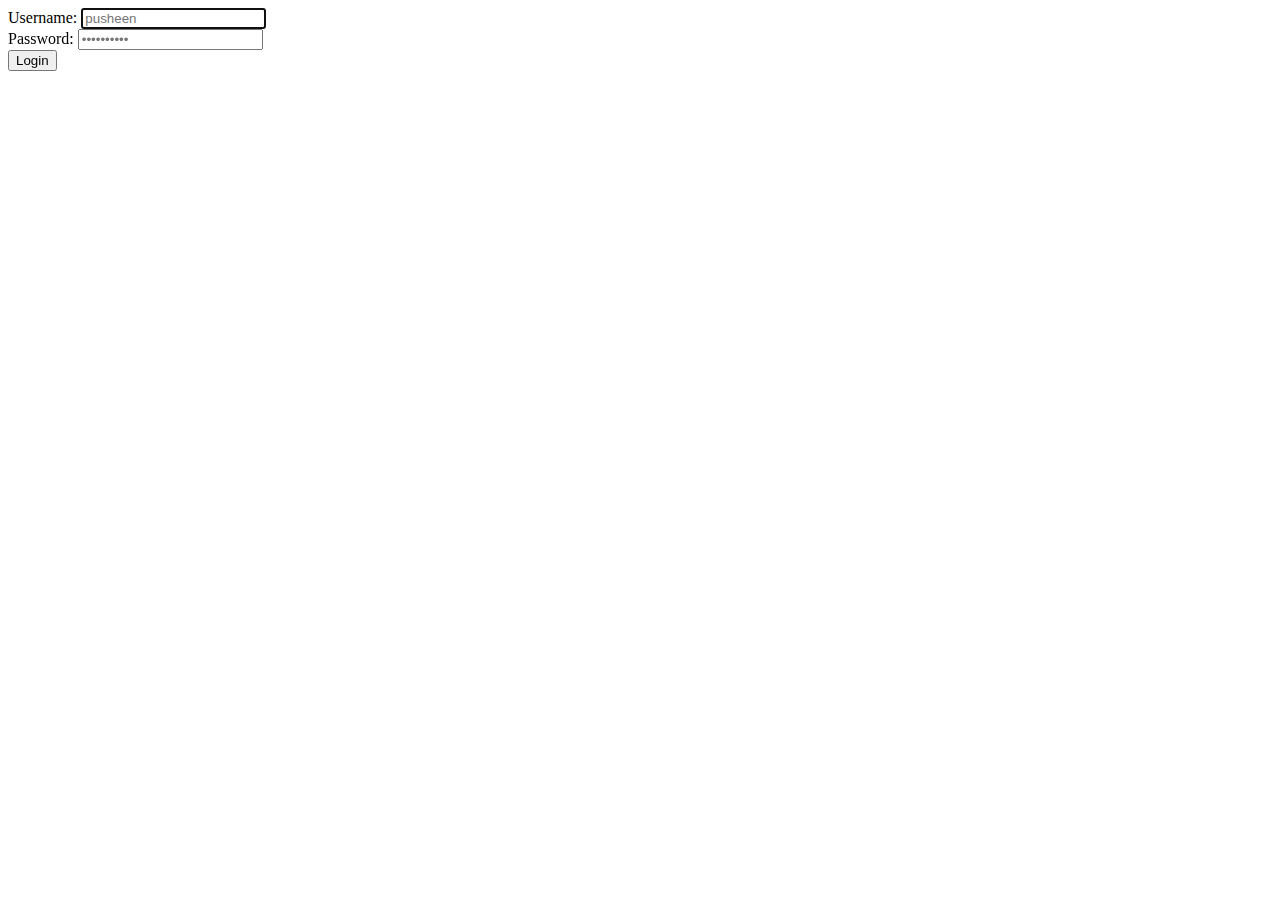
==== login/index.html @ 6fe6b707 "Add index file" ====
<!DOCTYPE html>
<!--
To change this license header, choose License Headers in Project Properties.
To change this template file, choose Tools | Templates
and open the template in the editor.
-->
<html>
    <head>
        <title>Pusheen Library - Login</title>
        <meta charset="UTF-8">
        <meta name="viewport" content="width=device-width, initial-scale=1.0">
        
        <!-- Bootstrap CSS -->
        <link rel="stylesheet" href="https://stackpath.bootstrapcdn.com/bootstrap/4.1.1/css/bootstrap.min.css" integrity="sha384-WskhaSGFgHYWDcbwN70/dfYBj47jz9qbsMId/iRN3ewGhXQFZCSftd1LZCfmhktB" crossorigin="anonymous">
    </head>
    <body>
        <div class="container">
            <form action="" method="post" class="col-sm-6">
                <div class="form-group">
                    <label for="username">Username:</label>
                    <input type="text" name="username" id="username" class="form-control" placeholder="pusheen" required autofocus/>
                </div>
                <div class="form-group">
                    <label for="password">Password:</label>
                    <input type="password" name="password" id="password" class="form-control" placeholder="••••••••••" required/>
                </div>
                <input type="submit" value="Login" class="btn btn-primary"/>
            </form>
        </div>
        <!-- Bootstrap JS -->
        <script src="https://code.jquery.com/jquery-3.3.1.slim.min.js" integrity="sha384-q8i/X+965DzO0rT7abK41JStQIAqVgRVzpbzo5smXKp4YfRvH+8abtTE1Pi6jizo" crossorigin="anonymous"></script>
        <script src="https://cdnjs.cloudflare.com/ajax/libs/popper.js/1.14.3/umd/popper.min.js" integrity="sha384-ZMP7rVo3mIykV+2+9J3UJ46jBk0WLaUAdn689aCwoqbBJiSnjAK/l8WvCWPIPm49" crossorigin="anonymous"></script>
        <script src="https://stackpath.bootstrapcdn.com/bootstrap/4.1.1/js/bootstrap.min.js" integrity="sha384-smHYKdLADwkXOn1EmN1qk/HfnUcbVRZyYmZ4qpPea6sjB/pTJ0euyQp0Mk8ck+5T" crossorigin="anonymous"></script>
    </body>
</html>
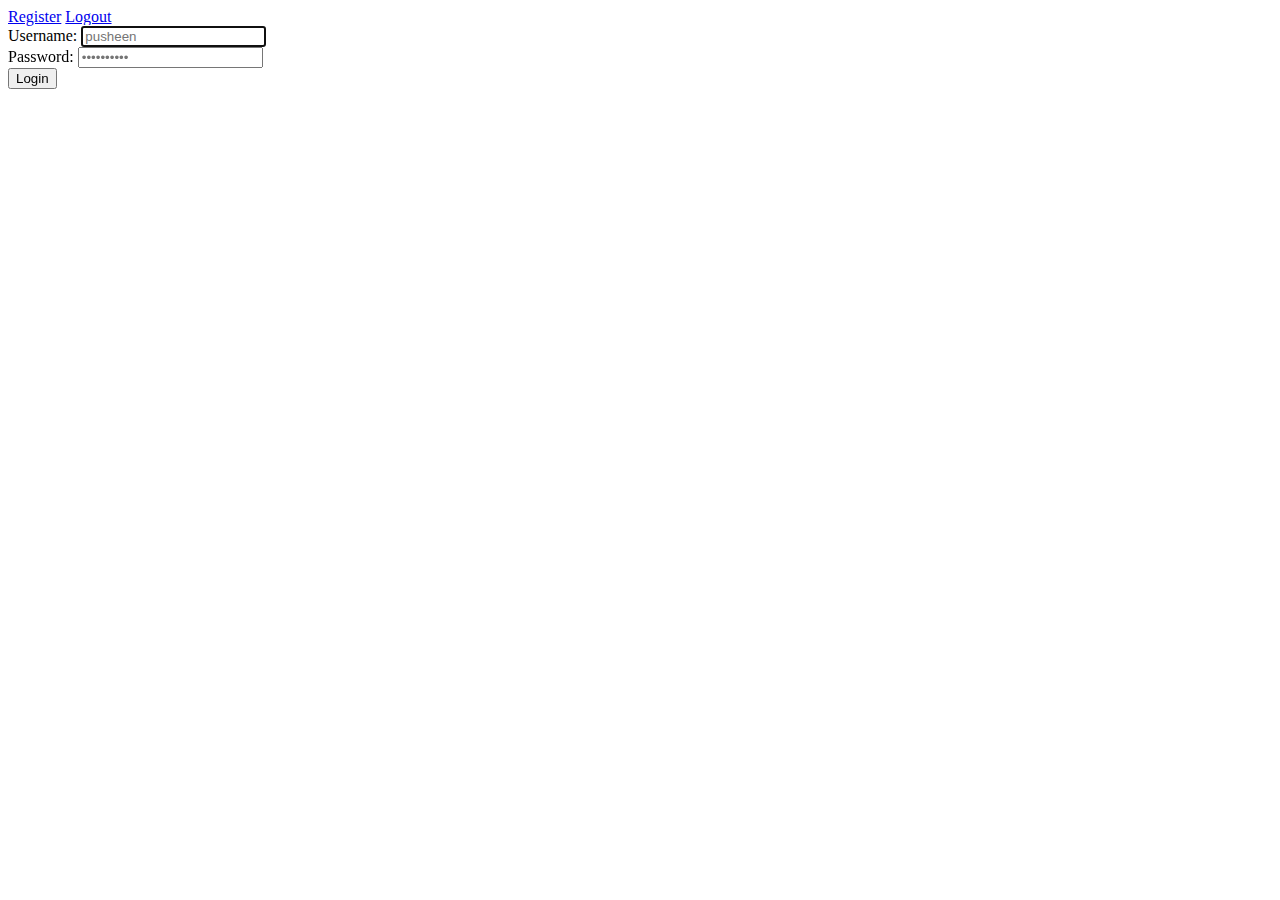
==== commit 3abb5349: "Merge pull request #1 from Pusheenies/page-login" ====
--- a/login/index.html
+++ b/login/index.html
@@ -1,9 +1,4 @@
 <!DOCTYPE html>
-<!--
-To change this license header, choose License Headers in Project Properties.
-To change this template file, choose Tools | Templates
-and open the template in the editor.
--->
 <html>
     <head>
         <title>Pusheen Library - Login</title>
@@ -14,22 +9,36 @@
         <link rel="stylesheet" href="https://stackpath.bootstrapcdn.com/bootstrap/4.1.1/css/bootstrap.min.css" integrity="sha384-WskhaSGFgHYWDcbwN70/dfYBj47jz9qbsMId/iRN3ewGhXQFZCSftd1LZCfmhktB" crossorigin="anonymous">
     </head>
     <body>
+        <nav class="navbar navbar-expand navbar-light session-nav justify-content-start">
+            <div class="navbar-nav">
+                <!-- TODO: amend URLs to go to register or logout -->
+                <a class="nav-item nav-link" href="#">Register</a>
+                <a class="nav-item nav-link" href="../logout/logout.php">Logout</a>
+            </div>
+        </nav>
+        
         <div class="container">
-            <form action="" method="post" class="col-sm-6">
-                <div class="form-group">
-                    <label for="username">Username:</label>
-                    <input type="text" name="username" id="username" class="form-control" placeholder="pusheen" required autofocus/>
-                </div>
-                <div class="form-group">
-                    <label for="password">Password:</label>
-                    <input type="password" name="password" id="password" class="form-control" placeholder="••••••••••" required/>
-                </div>
-                <input type="submit" value="Login" class="btn btn-primary"/>
-            </form>
+            <div class="row">
+                <form id="login" method="post" class="col-sm-6">
+                    <div class="form-group">
+                        <label for="username">Username:</label>
+                        <input type="text" name="username" id="username" class="form-control" placeholder="pusheen" required autofocus/>
+                    </div>
+                    <div class="form-group">
+                        <label for="password">Password:</label>
+                        <input type="password" name="password" id="password" class="form-control" placeholder="••••••••••" required/>
+                    </div>
+                    <input type="submit" value="Login" class="btn btn-primary"/>
+                </form>
+            </div>
+            <div class="row">
+                <div id="error-msg" class="col-sm-6"><!-- Error message for unsuccessful login --></div>
+            </div>
         </div>
         <!-- Bootstrap JS -->
-        <script src="https://code.jquery.com/jquery-3.3.1.slim.min.js" integrity="sha384-q8i/X+965DzO0rT7abK41JStQIAqVgRVzpbzo5smXKp4YfRvH+8abtTE1Pi6jizo" crossorigin="anonymous"></script>
+        <script src="https://code.jquery.com/jquery-3.3.1.min.js" integrity="sha256-FgpCb/KJQlLNfOu91ta32o/NMZxltwRo8QtmkMRdAu8=" crossorigin="anonymous"></script>
         <script src="https://cdnjs.cloudflare.com/ajax/libs/popper.js/1.14.3/umd/popper.min.js" integrity="sha384-ZMP7rVo3mIykV+2+9J3UJ46jBk0WLaUAdn689aCwoqbBJiSnjAK/l8WvCWPIPm49" crossorigin="anonymous"></script>
         <script src="https://stackpath.bootstrapcdn.com/bootstrap/4.1.1/js/bootstrap.min.js" integrity="sha384-smHYKdLADwkXOn1EmN1qk/HfnUcbVRZyYmZ4qpPea6sjB/pTJ0euyQp0Mk8ck+5T" crossorigin="anonymous"></script>
+        <script src="ajax.js"></script>
     </body>
 </html>
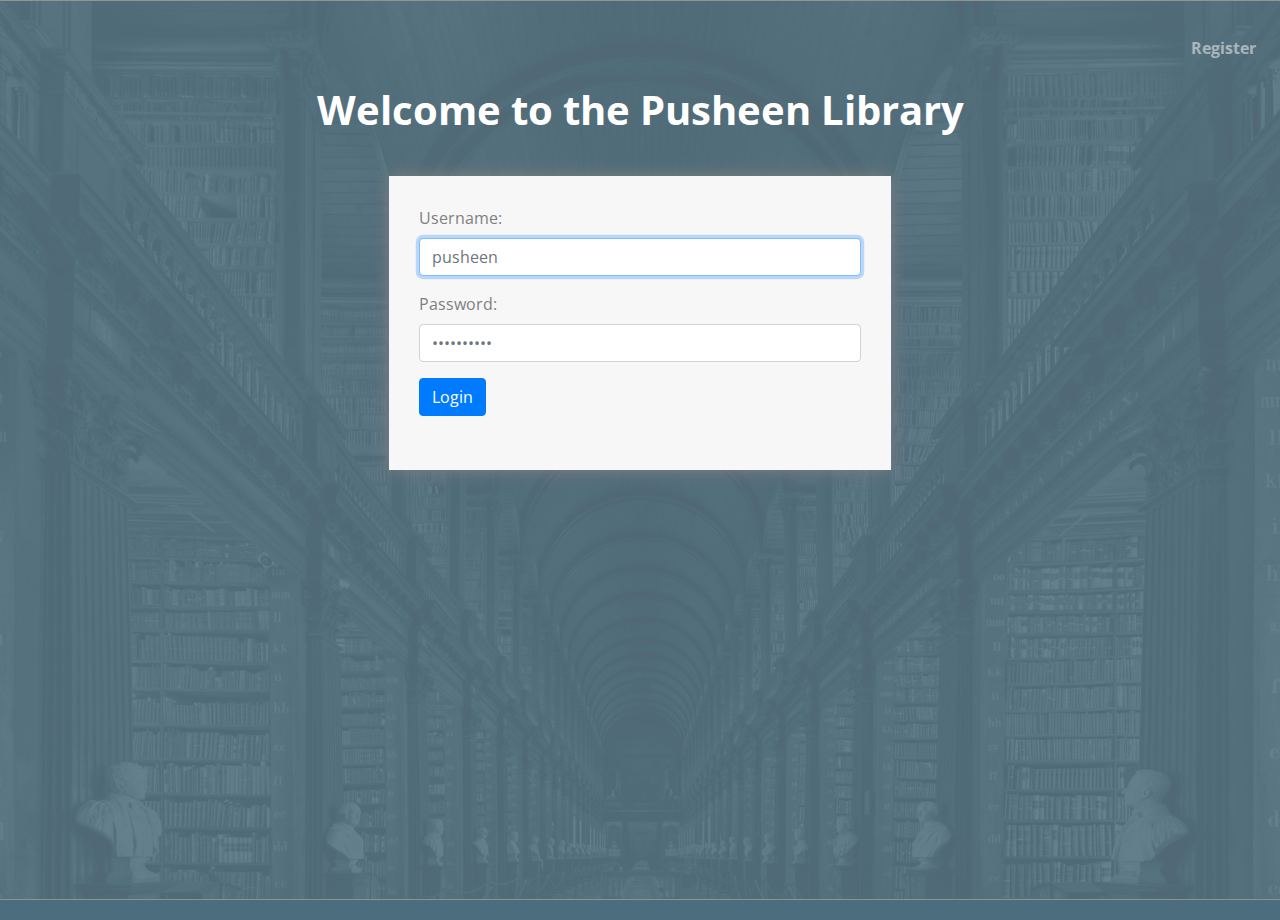
==== commit 3b56673c: "Tie login, profile and book search together" ====
--- a/login/index.html
+++ b/login/index.html
@@ -3,36 +3,44 @@
     <head>
         <title>Pusheen Library - Login</title>
         <meta charset="UTF-8">
-        <meta name="viewport" content="width=device-width, initial-scale=1.0">
+        <!--Bootstrap-->
+        <link rel="stylesheet" href="https://maxcdn.bootstrapcdn.com/bootstrap/4.0.0/css/bootstrap.min.css" integrity="sha384-Gn5384xqQ1aoWXA+058RXPxPg6fy4IWvTNh0E263XmFcJlSAwiGgFAW/dAiS6JXm" crossorigin="anonymous">
+        <!--StyleSheets-->
+        <link rel="stylesheet" type="text/css" href="../_css/style.css" />
+        <!--Fonts-->
+        <link rel="stylesheet" type="text/css" href="../_css/ss-pika.css" />
+        <link href="https://fonts.googleapis.com/css?family=Open+Sans" rel="stylesheet">
+        <link href="styles.css" rel="stylesheet" type="text/css"/>
         
-        <!-- Bootstrap CSS -->
-        <link rel="stylesheet" href="https://stackpath.bootstrapcdn.com/bootstrap/4.1.1/css/bootstrap.min.css" integrity="sha384-WskhaSGFgHYWDcbwN70/dfYBj47jz9qbsMId/iRN3ewGhXQFZCSftd1LZCfmhktB" crossorigin="anonymous">
     </head>
     <body>
-        <nav class="navbar navbar-expand navbar-light session-nav justify-content-start">
-            <div class="navbar-nav">
-                <!-- TODO: amend URLs to go to register or logout -->
-                <a class="nav-item nav-link" href="#">Register</a>
-                <a class="nav-item nav-link" href="../logout/logout.php">Logout</a>
-            </div>
+        <nav class="navbar navbar-expand navbar-dark">
+            <!--TODO: amend URLs to go to register--> 
+            <ul class="navbar-nav ml-auto">
+                <li class="nav-item">
+                    <a class="nav-link" href="#">Register</a>
+                </li>
+            </ul>
         </nav>
         
         <div class="container">
-            <div class="row">
-                <form id="login" method="post" class="col-sm-6">
-                    <div class="form-group">
-                        <label for="username">Username:</label>
-                        <input type="text" name="username" id="username" class="form-control" placeholder="pusheen" required autofocus/>
-                    </div>
-                    <div class="form-group">
-                        <label for="password">Password:</label>
-                        <input type="password" name="password" id="password" class="form-control" placeholder="••••••••••" required/>
-                    </div>
-                    <input type="submit" value="Login" class="btn btn-primary"/>
-                </form>
-            </div>
-            <div class="row">
-                <div id="error-msg" class="col-sm-6"><!-- Error message for unsuccessful login --></div>
+            <h1>Welcome to the Pusheen Library</h1>
+            
+            <div id="unique-section" class="row">
+                <div class="section">
+                    <form id="login" method="post">
+                        <div class="form-group">
+                            <label for="username">Username:</label>
+                            <input type="text" name="username" id="username" class="form-control" placeholder="pusheen" required autofocus/>
+                        </div>
+                        <div class="form-group">
+                            <label for="password">Password:</label>
+                            <input type="password" name="password" id="password" class="form-control" placeholder="••••••••••" required/>
+                        </div>
+                        <input type="submit" value="Login" class="btn btn-primary"/>
+                    </form>
+                    <div id="error-msg" class="mt-4"><!-- Error message for unsuccessful login --></div>
+                </div>
             </div>
         </div>
         <!-- Bootstrap JS -->
--- a/_css/style.css
+++ b/_css/style.css
@@ -0,0 +1,127 @@
+
+body, html, ul, li {
+    padding: 0;
+    height: 100%;
+    margin: 0;
+    color: grey;
+}
+
+body {
+    margin-top: 20px;
+    background: url(../_img/bg.png) top center no-repeat;
+    background-size:  cover;
+    background-attachment: fixed;
+    background-color: #4C6D7D;
+}
+
+/*Fonts*/
+
+body { font-family: 'Open Sans', sans-serif; }
+.rating, .icon { font-family: "SSPika"; }
+
+.review, .right a { font-size: 12px; line-height: 1; }
+
+h1 { text-align: center; font-weight: bold; }
+
+    /*colours*/
+h1 { color: white; }
+.rating { color: gainsboro; }
+a, a:hover, a:visited { color: #698A99; font-weight: bold; text-decoration: none;}
+.icon { color: white; background-color: #A0B5C0; }
+
+h2 { margin-bottom: 20px; }
+
+#container {
+    width: 80%;
+    margin: 0 auto;
+    height: 100%;
+    padding-top: 10px;
+}
+
+.section {
+    background-color: #F7F7F7;
+    box-shadow: 0 0 15px gray;
+    margin: 3%;
+    width: 44%;
+    float: left;
+    padding: 30px;
+    clear: cle
+}
+
+/*Book Reviews*/
+
+.bookReview { margin-bottom: 40px; position: relative; z-index : 1; }
+.bookReview:before {
+  content : "";
+  position: absolute;
+  left    : 25%;
+  bottom  : -20px;
+  height  : 1px;
+  width   : 50%;
+  border-bottom:1px solid gainsboro;
+}
+
+.bookReview img { width: 40%; height: auto; }
+.right { width: 50%; }
+
+/* For devices larger than 1200px */
+@media (min-width:1200px) {
+    .bookReview img { width: 30%; }
+    .right { width: 60%; }
+}
+
+li {
+    list-style-type: none;
+    margin-bottom: 10px;
+}
+
+#user .button {
+    margin-top: 20px;
+}
+ 
+.icon {
+    padding: 10px 13px;
+    display: inline-block;
+    margin-right: 10px;
+}
+
+/*Borrows*/
+
+#borrows ul li img { width: 25%; margin: 20px 4.1%; float: left; }
+
+/*Buttons*/
+
+.button {
+    display: block;
+    width: 70%;
+    padding: 10px 30px;
+    margin: 0 auto;
+    text-align: center;
+    background-color: #BFD0D8;
+    -webkit-border-radius: 30px;
+    -moz-border-radius: 30px;
+    border-radius: 30px;
+}
+
+/* MOBILE STYLING For devices smaller than 840px */
+
+@media (min-width:840px) {
+
+#container { min-width: 850px; }
+
+}
+
+@media (max-width:840px) {
+#container { width: 100%; }
+.section { width: 80%; margin: 10%; }
+
+}
+
+@media (min-width:440px) {
+.right { float: right; }
+}
+
+@media (max-width:440px) {
+.bookReview img { margin-left: 30%; }
+.right { margin-top: 20px; width: 100%; }
+}
--- a/_css/ss-pika.css
+++ b/_css/ss-pika.css
@@ -0,0 +1,50 @@
+@charset "UTF-8";
+
+/*
+* Symbolset
+* www.symbolset.com
+* Copyright © 2012 Oak Studios LLC
+*
+* Upload this file to your web server
+* and place this within your <head> tags.
+* <link href="webfonts/ss-pika.css" rel="stylesheet" />
+*/
+
+@font-face {
+  font-family: "SSPika";
+  src: url('ss-pika.eot');
+  src: url('ss-pika.eot?#iefix') format('embedded-opentype'),
+       url('ss-pika.woff') format('woff'),
+       url('ss-pika.ttf')  format('truetype'),
+       url('ss-pika.svg#SSPika') format('svg');
+  font-weight: normal;
+  font-style: normal;
+}
+
+/* This triggers a redraw in IE to Fix IE8's :before content rendering. */
+html:hover [class^="ss-"]{-ms-zoom: 1;}
+
+.ss-icon, .ss-icon.ss-pika,
+[class^="ss-"]:before, [class*=" ss-"]:before,
+[class^="ss-"].ss-pika:before, [class*=" ss-"].ss-pika:before,
+[class^="ss-"].right:after, [class*=" ss-"].right:after,
+[class^="ss-"].ss-pika.right:after, [class*=" ss-"].ss-pika.right:after {
+  font-family: "SSPika";
+  font-style: normal;
+  font-weight: normal;
+  text-decoration: none;
+  text-rendering: optimizeLegibility;
+  white-space: nowrap;
+  /*-webkit-font-feature-settings: "liga"; Currently broken in Chrome >= v22. Falls back to text-rendering. Safari is unaffected. */
+  -moz-font-feature-settings: "liga=1";
+  -moz-font-feature-settings: "liga";
+  -ms-font-feature-settings: "liga" 1;
+  -o-font-feature-settings: "liga";
+  font-feature-settings: "liga";
+  -webkit-font-smoothing: antialiased;
+}
+
+[class^="ss-"].right:before,
+[class*=" ss-"].right:before{display:none;content:'';}
+
+.ss-cursor:before,.ss-cursor.right:after{content:''}.ss-crosshair:before,.ss-crosshair.right:after{content:'⌖'}.ss-search:before,.ss-search.right:after{content:'🔎'}.ss-zoomin:before,.ss-zoomin.right:after{content:''}.ss-zoomout:before,.ss-zoomout.right:after{content:''}.ss-screenshot:before,.ss-screenshot.right:after{content:''}.ss-binoculars:before,.ss-binoculars.right:after{content:''}.ss-view:before,.ss-view.right:after{content:'👀'}.ss-attach:before,.ss-attach.right:after{content:'📎'}.ss-link:before,.ss-link.right:after{content:'🔗'}.ss-move:before,.ss-move.right:after{content:''}.ss-write:before,.ss-write.right:after{content:'✎'}.ss-writingdisabled:before,.ss-writingdisabled.right:after{content:''}.ss-erase:before,.ss-erase.right:after{content:'✐'}.ss-compose:before,.ss-compose.right:after{content:'📝'}.ss-draw:before,.ss-draw.right:after{content:'✏'}.ss-lock:before,.ss-lock.right:after{content:'🔒'}.ss-unlock:before,.ss-unlock.right:after{content:'🔓'}.ss-key:before,.ss-key.right:after{content:'🔑'}.ss-backspace:before,.ss-backspace.right:after{content:'⌫'}.ss-ban:before,.ss-ban.right:after{content:'🚫'}.ss-nosmoking:before,.ss-nosmoking.right:after{content:'🚭'}.ss-trash:before,.ss-trash.right:after{content:''}.ss-target:before,.ss-target.right:after{content:'◎'}.ss-new:before,.ss-new.right:after{content:'🆕'}.ss-tag:before,.ss-tag.right:after{content:''}.ss-pricetag:before,.ss-pricetag.right:after{content:''}.ss-flowertag:before,.ss-flowertag.right:after{content:''}.ss-bookmark:before,.ss-bookmark.right:after{content:'🔖'}.ss-flag:before,.ss-flag.right:after{content:'⚑'}.ss-like:before,.ss-like.right:after{content:'👍'}.ss-dislike:before,.ss-dislike.right:after{content:'👎'}.ss-heart:before,.ss-heart.right:after{content:'♥'}.ss-halfheart:before,.ss-halfheart.right:after{content:''}.ss-emptyheart:before,.ss-emptyheart.right:after{content:'♡'}.ss-star:before,.ss-star.right:after{content:'⋆'}.ss-halfstar:before,.ss-halfstar.right:after{content:''}.ss-medal:before,.ss-medal.right:after{content:''}.ss-ribbon:before,.ss-ribbon.right:after{content:'🎀'}.ss-bullseye:before,.ss-bullseye.right:after{content:'🎯'}.ss-sample:before,.ss-sample.right:after{content:''}.ss-crop:before,.ss-crop.right:after{content:''}.ss-layers:before,.ss-layers.right:after{content:''}.ss-gridlines:before,.ss-gridlines.right:after{content:''}.ss-pen:before,.ss-pen.right:after{content:'✒'}.ss-feather:before,.ss-feather.right:after{content:''}.ss-rubbereraser:before,.ss-rubbereraser.right:after{content:''}.ss-paintroller:before,.ss-paintroller.right:after{content:''}.ss-rubberstamp:before,.ss-rubberstamp.right:after{content:''}.ss-checkclipboard:before,.ss-checkclipboard.right:after{content:''}.ss-linechartclipboard:before,.ss-linechartclipboard.right:after{content:''}.ss-clockwise:before,.ss-clockwise.right:after{content:'⥁'}.ss-phone:before,.ss-phone.right:after{content:'📞'}.ss-phonedisabled:before,.ss-phonedisabled.right:after{content:''}.ss-headset:before,.ss-headset.right:after{content:''}.ss-megaphone:before,.ss-megaphone.right:after{content:'📢'}.ss-rss:before,.ss-rss.right:after{content:''}.ss-facetime:before,.ss-facetime.right:after{content:''}.ss-reply:before,.ss-reply.right:after{content:'↩'}.ss-send:before,.ss-send.right:after{content:''}.ss-mail:before,.ss-mail.right:after{content:'✉'}.ss-inbox:before,.ss-inbox.right:after{content:'📥'}.ss-outbox:before,.ss-outbox.right:after{content:'📤'}.ss-wifimail:before,.ss-wifimail.right:after{content:''}.ss-chat:before,.ss-chat.right:after{content:'💬'}.ss-user:before,.ss-user.right:after{content:'👤'}.ss-femaleuser:before,.ss-femaleuser.right:after{content:'👧'}.ss-users:before,.ss-users.right:after{content:'👥'}.ss-usergroup:before,.ss-usergroup.right:after{content:''}.ss-adduser:before,.ss-adduser.right:after{content:''}.ss-removeuser:before,.ss-removeuser.right:after{content:''}.ss-deleteuser:before,.ss-deleteuser.right:after{content:''}.ss-userprofile:before,.ss-userprofile.right:after{content:''}.ss-businessuser:before,.ss-businessuser.right:after{content:''}.ss-cart:before,.ss-cart.right:after{content:''}.ss-addcart:before,.ss-addcart.right:after{content:''}.ss-removecart:before,.ss-removecart.right:after{content:''}.ss-deletecart:before,.ss-deletecart.right:after{content:''}.ss-downloadcart:before,.ss-downloadcart.right:after{content:''}.ss-emptycart:before,.ss-emptycart.right:after{content:''}.ss-basket:before,.ss-basket.right:after{content:''}.ss-gift:before,.ss-gift.right:after{content:'🎁'}.ss-apple:before,.ss-apple.right:after{content:'🍏'}.ss-cashregister:before,.ss-cashregister.right:after{content:''}.ss-store:before,.ss-store.right:after{content:'🏬'}.ss-searchbarcode:before,.ss-searchbarcode.right:after{content:''}.ss-notepad:before,.ss-notepad.right:after{content:''}.ss-creditcard:before,.ss-creditcard.right:after{content:'💳'}.ss-safe:before,.ss-safe.right:after{content:''}.ss-digitalsafe:before,.ss-digitalsafe.right:after{content:''}.ss-atm:before,.ss-atm.right:after{content:'🏧'}.ss-dispensecash:before,.ss-dispensecash.right:after{content:''}.ss-banknote:before,.ss-banknote.right:after{content:'💵'}.ss-coins:before,.ss-coins.right:after{content:''}.ss-bankcheck:before,.ss-bankcheck.right:after{content:''}.ss-piggybank:before,.ss-piggybank.right:after{content:''}.ss-moneybag:before,.ss-moneybag.right:after{content:'💰'}.ss-tip:before,.ss-tip.right:after{content:''}.ss-calculator:before,.ss-calculator.right:after{content:''}.ss-percent:before,.ss-percent.right:after{content:'%'}.ss-bank:before,.ss-bank.right:after{content:'🏦'}.ss-scales:before,.ss-scales.right:after{content:'⚖'}.ss-piechart:before,.ss-piechart.right:after{content:''}.ss-piechartthirds:before,.ss-piechartthirds.right:after{content:''}.ss-barchart:before,.ss-barchart.right:after{content:'📊'}.ss-upwardsbarchart:before,.ss-upwardsbarchart.right:after{content:''}.ss-downwardsbarchart:before,.ss-downwardsbarchart.right:after{content:''}.ss-horizontalbarchart:before,.ss-horizontalbarchart.right:after{content:''}.ss-analytics:before,.ss-analytics.right:after{content:''}.ss-upwardslinechart:before,.ss-upwardslinechart.right:after{content:'📈'}.ss-downwardslinechart:before,.ss-downwardslinechart.right:after{content:'📉'}.ss-linecharts:before,.ss-linecharts.right:after{content:''}.ss-scatterchart:before,.ss-scatterchart.right:after{content:''}.ss-stock:before,.ss-stock.right:after{content:''}.ss-form:before,.ss-form.right:after{content:''}.ss-box:before,.ss-box.right:after{content:'📦'}.ss-crate:before,.ss-crate.right:after{content:''}.ss-deliveryvan:before,.ss-deliveryvan.right:after{content:''}.ss-deliverytruck:before,.ss-deliverytruck.right:after{content:''}.ss-forklift:before,.ss-forklift.right:after{content:''}.ss-cargoship:before,.ss-cargoship.right:after{content:''}.ss-hook:before,.ss-hook.right:after{content:''}.ss-weight:before,.ss-weight.right:after{content:''}.ss-containers:before,.ss-containers.right:after{content:''}.ss-fragile:before,.ss-fragile.right:after{content:''}.ss-thissideup:before,.ss-thissideup.right:after{content:''}.ss-home:before,.ss-home.right:after{content:'⌂'}.ss-building:before,.ss-building.right:after{content:'🏢'}.ss-lodging:before,.ss-lodging.right:after{content:'🏨'}.ss-earth:before,.ss-earth.right:after{content:'🌎'}.ss-globe:before,.ss-globe.right:after{content:'🌐'}.ss-garage:before,.ss-garage.right:after{content:''}.ss-warehouse:before,.ss-warehouse.right:after{content:''}.ss-floorplan:before,.ss-floorplan.right:after{content:''}.ss-address:before,.ss-address.right:after{content:''}.ss-searchhouse:before,.ss-searchhouse.right:after{content:''}.ss-housesale:before,.ss-housesale.right:after{content:''}.ss-navigate:before,.ss-navigate.right:after{content:''}.ss-compass:before,.ss-compass.right:after{content:''}.ss-signpost:before,.ss-signpost.right:after{content:''}.ss-map:before,.ss-map.right:after{content:''}.ss-gps:before,.ss-gps.right:after{content:''}.ss-compassnavigate:before,.ss-compassnavigate.right:after{content:''}.ss-compassarrow:before,.ss-compassarrow.right:after{content:''}.ss-location:before,.ss-location.right:after{content:''}.ss-pin:before,.ss-pin.right:after{content:'📍'}.ss-pushpin:before,.ss-pushpin.right:after{content:'📌'}.ss-maplocation:before,.ss-maplocation.right:after{content:''}.ss-globelocation:before,.ss-globelocation.right:after{content:''}.ss-puzzle:before,.ss-puzzle.right:after{content:''}.ss-floppydisk:before,.ss-floppydisk.right:after{content:'💾'}.ss-firewall:before,.ss-firewall.right:after{content:''}.ss-database:before,.ss-database.right:after{content:''}.ss-hdd:before,.ss-hdd.right:after{content:''}.ss-music:before,.ss-music.right:after{content:'♫'}.ss-eighthnote:before,.ss-eighthnote.right:after{content:'♪'}.ss-mic:before,.ss-mic.right:after{content:'🎤'}.ss-volume:before,.ss-volume.right:after{content:'🔈'}.ss-lowvolume:before,.ss-lowvolume.right:after{content:'🔉'}.ss-highvolume:before,.ss-highvolume.right:after{content:'🔊'}.ss-radio:before,.ss-radio.right:after{content:'📻'}.ss-stereo:before,.ss-stereo.right:after{content:''}.ss-airplay:before,.ss-airplay.right:after{content:''}.ss-vinylrecord:before,.ss-vinylrecord.right:after{content:''}.ss-disc:before,.ss-disc.right:after{content:'💿'}.ss-camera:before,.ss-camera.right:after{content:'📷'}.ss-picture:before,.ss-picture.right:after{content:'🌄'}.ss-video:before,.ss-video.right:after{content:'📹'}.ss-playvideo:before,.ss-playvideo.right:after{content:''}.ss-play:before,.ss-play.right:after{content:'▶'}.ss-pause:before,.ss-pause.right:after{content:''}.ss-stop:before,.ss-stop.right:after{content:'■'}.ss-record:before,.ss-record.right:after{content:'●'}.ss-rewind:before,.ss-rewind.right:after{content:'⏪'}.ss-fastforward:before,.ss-fastforward.right:after{content:'⏩'}.ss-skipback:before,.ss-skipback.right:after{content:'⏮'}.ss-skipforward:before,.ss-skipforward.right:after{content:'⏭'}.ss-eject:before,.ss-eject.right:after{content:'⏏'}.ss-repeat:before,.ss-repeat.right:after{content:'🔁'}.ss-replay:before,.ss-replay.right:after{content:'↺'}.ss-shuffle:before,.ss-shuffle.right:after{content:'🔀'}.ss-index:before,.ss-index.right:after{content:''}.ss-page:before,.ss-page.right:after{content:''}.ss-book:before,.ss-book.right:after{content:'📕'}.ss-books:before,.ss-books.right:after{content:'📚'}.ss-openbook:before,.ss-openbook.right:after{content:'📖'}.ss-heartbook:before,.ss-heartbook.right:after{content:''}.ss-downloadbook:before,.ss-downloadbook.right:after{content:''}.ss-musicopenbook:before,.ss-musicopenbook.right:after{content:''}.ss-searchbook:before,.ss-searchbook.right:after{content:''}.ss-notebook:before,.ss-notebook.right:after{content:'📓'}.ss-newspaper:before,.ss-newspaper.right:after{content:'📰'}.ss-notice:before,.ss-notice.right:after{content:''}.ss-rows:before,.ss-rows.right:after{content:''}.ss-columns:before,.ss-columns.right:after{content:''}.ss-thumbnails:before,.ss-thumbnails.right:after{content:''}.ss-pagecurl:before,.ss-pagecurl.right:after{content:''}.ss-desktop:before,.ss-desktop.right:after{content:'💻'}.ss-laptop:before,.ss-laptop.right:after{content:''}.ss-tablet:before,.ss-tablet.right:after{content:''}.ss-smartphone:before,.ss-smartphone.right:after{content:''}.ss-cell:before,.ss-cell.right:after{content:'📱'}.ss-walkytalky:before,.ss-walkytalky.right:after{content:''}.ss-ereader:before,.ss-ereader.right:after{content:''}.ss-ebook:before,.ss-ebook.right:after{content:''}.ss-wifibook:before,.ss-wifibook.right:after{content:''}.ss-wifiopenbook:before,.ss-wifiopenbook.right:after{content:''}.ss-battery:before,.ss-battery.right:after{content:'🔋'}.ss-highbattery:before,.ss-highbattery.right:after{content:''}.ss-mediumbattery:before,.ss-mediumbattery.right:after{content:''}.ss-lowbattery:before,.ss-lowbattery.right:after{content:''}.ss-emptybattery:before,.ss-emptybattery.right:after{content:''}.ss-chargingbattery:before,.ss-chargingbattery.right:after{content:''}.ss-heartmobile:before,.ss-heartmobile.right:after{content:''}.ss-phonemobile:before,.ss-phonemobile.right:after{content:''}.ss-lockmobile:before,.ss-lockmobile.right:after{content:''}.ss-textmobile:before,.ss-textmobile.right:after{content:''}.ss-dollarmobile:before,.ss-dollarmobile.right:after{content:''}.ss-euromobile:before,.ss-euromobile.right:after{content:''}.ss-rssmobile:before,.ss-rssmobile.right:after{content:''}.ss-navigationmobile:before,.ss-navigationmobile.right:after{content:''}.ss-batterymobile:before,.ss-batterymobile.right:after{content:''}.ss-powermobile:before,.ss-powermobile.right:after{content:''}.ss-browseonline:before,.ss-browseonline.right:after{content:''}.ss-shoponline:before,.ss-shoponline.right:after{content:''}.ss-bankonline:before,.ss-bankonline.right:after{content:''}.ss-realtyonline:before,.ss-realtyonline.right:after{content:''}.ss-readonline:before,.ss-readonline.right:after{content:''}.ss-weatheronline:before,.ss-weatheronline.right:after{content:''}.ss-lightbulb:before,.ss-lightbulb.right:after{content:'💡'}.ss-lightbulbon:before,.ss-lightbulbon.right:after{content:''}.ss-cfl:before,.ss-cfl.right:after{content:''}.ss-hairdryer:before,.ss-hairdryer.right:after{content:''}.ss-picnictable:before,.ss-picnictable.right:after{content:''}.ss-flame:before,.ss-flame.right:after{content:''}.ss-campfire:before,.ss-campfire.right:after{content:'🔥'}.ss-bonfire:before,.ss-bonfire.right:after{content:''}.ss-balloon:before,.ss-balloon.right:after{content:'🎈'}.ss-christmastree:before,.ss-christmastree.right:after{content:'🎄'}.ss-sweep:before,.ss-sweep.right:after{content:''}.ss-chess:before,.ss-chess.right:after{content:'♞'}.ss-onedie:before,.ss-onedie.right:after{content:'⚀'}.ss-twodie:before,.ss-twodie.right:after{content:'⚁'}.ss-threedie:before,.ss-threedie.right:after{content:'⚂'}.ss-fourdie:before,.ss-fourdie.right:after{content:'⚃'}.ss-fivedie:before,.ss-fivedie.right:after{content:'⚄'}.ss-sixdie:before,.ss-sixdie.right:after{content:'⚅'}.ss-downloadcloud:before,.ss-downloadcloud.right:after{content:''}.ss-download:before,.ss-download.right:after{content:''}.ss-downloadbox:before,.ss-downloadbox.right:after{content:''}.ss-downloadcrate:before,.ss-downloadcrate.right:after{content:''}.ss-uploadcloud:before,.ss-uploadcloud.right:after{content:''}.ss-upload:before,.ss-upload.right:after{content:''}.ss-uploadbox:before,.ss-uploadbox.right:after{content:''}.ss-uploadcrate:before,.ss-uploadcrate.right:after{content:''}.ss-fork:before,.ss-fork.right:after{content:''}.ss-merge:before,.ss-merge.right:after{content:''}.ss-refresh:before,.ss-refresh.right:after{content:'↻'}.ss-sync:before,.ss-sync.right:after{content:''}.ss-loading:before,.ss-loading.right:after{content:''}.ss-wifi:before,.ss-wifi.right:after{content:''}.ss-connection:before,.ss-connection.right:after{content:''}.ss-reload:before,.ss-reload.right:after{content:''}.ss-file:before,.ss-file.right:after{content:'📄'}.ss-addfile:before,.ss-addfile.right:after{content:''}.ss-removefile:before,.ss-removefile.right:after{content:''}.ss-deletefile:before,.ss-deletefile.right:after{content:''}.ss-downloadfile:before,.ss-downloadfile.right:after{content:''}.ss-uploadfile:before,.ss-uploadfile.right:after{content:''}.ss-importfile:before,.ss-importfile.right:after{content:''}.ss-exportfile:before,.ss-exportfile.right:after{content:''}.ss-settingsfile:before,.ss-settingsfile.right:after{content:''}.ss-lockfile:before,.ss-lockfile.right:after{content:''}.ss-userfile:before,.ss-userfile.right:after{content:''}.ss-picturefile:before,.ss-picturefile.right:after{content:''}.ss-textfile:before,.ss-textfile.right:after{content:''}.ss-exe:before,.ss-exe.right:after{content:''}.ss-zip:before,.ss-zip.right:after{content:''}.ss-doc:before,.ss-doc.right:after{content:''}.ss-ppt:before,.ss-ppt.right:after{content:''}.ss-pdf:before,.ss-pdf.right:after{content:''}.ss-jpg:before,.ss-jpg.right:after{content:''}.ss-png:before,.ss-png.right:after{content:''}.ss-folder:before,.ss-folder.right:after{content:'📁'}.ss-openfolder:before,.ss-openfolder.right:after{content:'📂'}.ss-downloadfolder:before,.ss-downloadfolder.right:after{content:''}.ss-uploadfolder:before,.ss-uploadfolder.right:after{content:''}.ss-cloudfolder:before,.ss-cloudfolder.right:after{content:''}.ss-lockfolder:before,.ss-lockfolder.right:after{content:''}.ss-securefolder:before,.ss-securefolder.right:after{content:''}.ss-picturefolder:before,.ss-picturefolder.right:after{content:''}.ss-moviefolder:before,.ss-moviefolder.right:after{content:''}.ss-quote:before,.ss-quote.right:after{content:'“'}.ss-text:before,.ss-text.right:after{content:''}.ss-font:before,.ss-font.right:after{content:''}.ss-highlight:before,.ss-highlight.right:after{content:''}.ss-print:before,.ss-print.right:after{content:'⎙'}.ss-fax:before,.ss-fax.right:after{content:'📠'}.ss-list:before,.ss-list.right:after{content:''}.ss-layout:before,.ss-layout.right:after{content:''}.ss-action:before,.ss-action.right:after{content:''}.ss-redirect:before,.ss-redirect.right:after{content:'↪'}.ss-expand:before,.ss-expand.right:after{content:'⤢'}.ss-contract:before,.ss-contract.right:after{content:''}.ss-help:before,.ss-help.right:after{content:'❓'}.ss-info:before,.ss-info.right:after{content:'ℹ'}.ss-alert:before,.ss-alert.right:after{content:'⚠'}.ss-caution:before,.ss-caution.right:after{content:'⛔'}.ss-logout:before,.ss-logout.right:after{content:''}.ss-login:before,.ss-login.right:after{content:''}.ss-scaleup:before,.ss-scaleup.right:after{content:''}.ss-scaledown:before,.ss-scaledown.right:after{content:''}.ss-plus:before,.ss-plus.right:after{content:'+'}.ss-hyphen:before,.ss-hyphen.right:after{content:'-'}.ss-check:before,.ss-check.right:after{content:'✓'}.ss-delete:before,.ss-delete.right:after{content:'␡'}.ss-bearface:before,.ss-bearface.right:after{content:'🐻'}.ss-bird:before,.ss-bird.right:after{content:'🐦'}.ss-fishes:before,.ss-fishes.right:after{content:''}.ss-tropicalfish:before,.ss-tropicalfish.right:after{content:''}.ss-tree:before,.ss-tree.right:after{content:'🌳'}.ss-evergreen:before,.ss-evergreen.right:after{content:'🌲'}.ss-palmtree:before,.ss-palmtree.right:after{content:'🌴'}.ss-leaf:before,.ss-leaf.right:after{content:'🍂'}.ss-seedling:before,.ss-seedling.right:after{content:'🌱'}.ss-grass:before,.ss-grass.right:after{content:''}.ss-settings:before,.ss-settings.right:after{content:'⚙'}.ss-dashboard:before,.ss-dashboard.right:after{content:''}.ss-dial:before,.ss-dial.right:after{content:''}.ss-notifications:before,.ss-notifications.right:after{content:'🔔'}.ss-notificationsdisabled:before,.ss-notificationsdisabled.right:after{content:'🔕'}.ss-flash:before,.ss-flash.right:after{content:'⌁'}.ss-wrench:before,.ss-wrench.right:after{content:'🔧'}.ss-tapemeasure:before,.ss-tapemeasure.right:after{content:''}.ss-clock:before,.ss-clock.right:after{content:'⏲'}.ss-watch:before,.ss-watch.right:after{content:'⌚'}.ss-stopwatch:before,.ss-stopwatch.right:after{content:'⏱'}.ss-alarmclock:before,.ss-alarmclock.right:after{content:'⏰'}.ss-calendar:before,.ss-calendar.right:after{content:'📅'}.ss-addcalendar:before,.ss-addcalendar.right:after{content:''}.ss-removecalendar:before,.ss-removecalendar.right:after{content:''}.ss-checkcalendar:before,.ss-checkcalendar.right:after{content:''}.ss-deletecalendar:before,.ss-deletecalendar.right:after{content:''}.ss-sausage:before,.ss-sausage.right:after{content:''}.ss-burger:before,.ss-burger.right:after{content:'🍔'}.ss-pizza:before,.ss-pizza.right:after{content:'🍕'}.ss-fish:before,.ss-fish.right:after{content:'🐟'}.ss-shrimp:before,.ss-shrimp.right:after{content:'🍤'}.ss-turkey:before,.ss-turkey.right:after{content:''}.ss-steak:before,.ss-steak.right:after{content:''}.ss-sidedish:before,.ss-sidedish.right:after{content:'🍚'}.ss-noodles:before,.ss-noodles.right:after{content:'🍜'}.ss-spaghetti:before,.ss-spaghetti.right:after{content:'🍝'}.ss-corn:before,.ss-corn.right:after{content:''}.ss-carrot:before,.ss-carrot.right:after{content:''}.ss-icecream:before,.ss-icecream.right:after{content:'🍨'}.ss-mug:before,.ss-mug.right:after{content:'☕'}.ss-beer:before,.ss-beer.right:after{content:'🍺'}.ss-bottle:before,.ss-bottle.right:after{content:''}.ss-wineglass:before,.ss-wineglass.right:after{content:'🍷'}.ss-cocktail:before,.ss-cocktail.right:after{content:'🍸'}.ss-tea:before,.ss-tea.right:after{content:'🍵'}.ss-teapot:before,.ss-teapot.right:after{content:''}.ss-waterbottle:before,.ss-waterbottle.right:after{content:''}.ss-wineglasssparkle:before,.ss-wineglasssparkle.right:after{content:''}.ss-salt:before,.ss-salt.right:after{content:''}.ss-pepper:before,.ss-pepper.right:after{content:''}.ss-oliveoil:before,.ss-oliveoil.right:after{content:''}.ss-hotsauce:before,.ss-hotsauce.right:after{content:''}.ss-coal:before,.ss-coal.right:after{content:''}.ss-oven:before,.ss-oven.right:after{content:''}.ss-stove:before,.ss-stove.right:after{content:''}.ss-cook:before,.ss-cook.right:after{content:'🍳'}.ss-bbq:before,.ss-bbq.right:after{content:''}.ss-utensils:before,.ss-utensils.right:after{content:'🍴'}.ss-spoonfork:before,.ss-spoonfork.right:after{content:''}.ss-knife:before,.ss-knife.right:after{content:'🔪'}.ss-cookingutensils:before,.ss-cookingutensils.right:after{content:''}.ss-measuringcup:before,.ss-measuringcup.right:after{content:''}.ss-colander:before,.ss-colander.right:after{content:''}.ss-scale:before,.ss-scale.right:after{content:''}.ss-eggtimer:before,.ss-eggtimer.right:after{content:''}.ss-platter:before,.ss-platter.right:after{content:''}.ss-apron:before,.ss-apron.right:after{content:''}.ss-bbqapron:before,.ss-bbqapron.right:after{content:''}.ss-chef:before,.ss-chef.right:after{content:''}.ss-handbag:before,.ss-handbag.right:after{content:'👜'}.ss-briefcase:before,.ss-briefcase.right:after{content:'💼'}.ss-hanger:before,.ss-hanger.right:after{content:''}.ss-weathervane:before,.ss-weathervane.right:after{content:''}.ss-thermometer:before,.ss-thermometer.right:after{content:''}.ss-weather:before,.ss-weather.right:after{content:''}.ss-cloud:before,.ss-cloud.right:after{content:'☁'}.ss-droplet:before,.ss-droplet.right:after{content:'💧'}.ss-sun:before,.ss-sun.right:after{content:'☀'}.ss-partlycloudy:before,.ss-partlycloudy.right:after{content:'⛅'}.ss-rain:before,.ss-rain.right:after{content:'☔'}.ss-thunderstorm:before,.ss-thunderstorm.right:after{content:'⛈'}.ss-umbrella:before,.ss-umbrella.right:after{content:'☂'}.ss-rainbow:before,.ss-rainbow.right:after{content:'🌈'}.ss-fog:before,.ss-fog.right:after{content:''}.ss-wind:before,.ss-wind.right:after{content:''}.ss-tornado:before,.ss-tornado.right:after{content:''}.ss-snowflake:before,.ss-snowflake.right:after{content:'❄'}.ss-fan:before,.ss-fan.right:after{content:''}.ss-solarpanel:before,.ss-solarpanel.right:after{content:''}.ss-plug:before,.ss-plug.right:after{content:'🔌'}.ss-outlet:before,.ss-outlet.right:after{content:''}.ss-car:before,.ss-car.right:after{content:'🚘'}.ss-taxi:before,.ss-taxi.right:after{content:'🚖'}.ss-locomotive:before,.ss-locomotive.right:after{content:'🚂'}.ss-train:before,.ss-train.right:after{content:'🚆'}.ss-traintunnel:before,.ss-traintunnel.right:after{content:'🚇'}.ss-bus:before,.ss-bus.right:after{content:'🚍'}.ss-truck:before,.ss-truck.right:after{content:'🚚'}.ss-caravan:before,.ss-caravan.right:after{content:'🚐'}.ss-tractor:before,.ss-tractor.right:after{content:'🚜'}.ss-tunnel:before,.ss-tunnel.right:after{content:''}.ss-plane:before,.ss-plane.right:after{content:'✈'}.ss-arrival:before,.ss-arrival.right:after{content:''}.ss-departure:before,.ss-departure.right:after{content:''}.ss-helicopter:before,.ss-helicopter.right:after{content:'🚁'}.ss-bike:before,.ss-bike.right:after{content:'🚲'}.ss-motorcycle:before,.ss-motorcycle.right:after{content:''}.ss-boat:before,.ss-boat.right:after{content:'🚢'}.ss-sailboat:before,.ss-sailboat.right:after{content:'⛵'}.ss-schooner:before,.ss-schooner.right:after{content:''}.ss-skylift:before,.ss-skylift.right:after{content:'🚡'}.ss-rocket:before,.ss-rocket.right:after{content:'🚀'}.ss-steeringwheel:before,.ss-steeringwheel.right:after{content:''}.ss-trafficcamera:before,.ss-trafficcamera.right:after{content:''}.ss-fuel:before,.ss-fuel.right:after{content:'⛽'}.ss-jerrycan:before,.ss-jerrycan.right:after{content:''}.ss-passport:before,.ss-passport.right:after{content:''}.ss-trafficlight:before,.ss-trafficlight.right:after{content:'🚦'}.ss-highway:before,.ss-highway.right:after{content:''}.ss-road:before,.ss-road.right:after{content:''}.ss-intersection:before,.ss-intersection.right:after{content:''}.ss-wheelchair:before,.ss-wheelchair.right:after{content:'♿'}.ss-elevator:before,.ss-elevator.right:after{content:''}.ss-golf:before,.ss-golf.right:after{content:''}.ss-hockey:before,.ss-hockey.right:after{content:''}.ss-iceskate:before,.ss-iceskate.right:after{content:'⛸'}.ss-billiards:before,.ss-billiards.right:after{content:'🎱'}.ss-baseballglove:before,.ss-baseballglove.right:after{content:''}.ss-tennis:before,.ss-tennis.right:after{content:'🎾'}.ss-tabletennis:before,.ss-tabletennis.right:after{content:''}.ss-badminton:before,.ss-badminton.right:after{content:''}.ss-boxing:before,.ss-boxing.right:after{content:''}.ss-bowling:before,.ss-bowling.right:after{content:''}.ss-football:before,.ss-football.right:after{content:'🏈'}.ss-soccer:before,.ss-soccer.right:after{content:'⚽'}.ss-hiker:before,.ss-hiker.right:after{content:''}.ss-pool:before,.ss-pool.right:after{content:''}.ss-shower:before,.ss-shower.right:after{content:'🚿'}.ss-exercise:before,.ss-exercise.right:after{content:''}.ss-exercisebike:before,.ss-exercisebike.right:after{content:''}.ss-dumbbell:before,.ss-dumbbell.right:after{content:''}.ss-jumprope:before,.ss-jumprope.right:after{content:''}.ss-yoga:before,.ss-yoga.right:after{content:''}.ss-suitcase:before,.ss-suitcase.right:after{content:''}.ss-luggage:before,.ss-luggage.right:after{content:''}.ss-donotdisturb:before,.ss-donotdisturb.right:after{content:''}.ss-sunscreen:before,.ss-sunscreen.right:after{content:''}.ss-callbell:before,.ss-callbell.right:after{content:''}.ss-hospital:before,.ss-hospital.right:after{content:'⛨'}.ss-medicalcross:before,.ss-medicalcross.right:after{content:''}.ss-ambulance:before,.ss-ambulance.right:after{content:'🚑'}.ss-bandage:before,.ss-bandage.right:after{content:''}.ss-medicalthermometer:before,.ss-medicalthermometer.right:after{content:''}.ss-stethoscope:before,.ss-stethoscope.right:after{content:''}.ss-syringe:before,.ss-syringe.right:after{content:'💉'}.ss-pill:before,.ss-pill.right:after{content:'💊'}.ss-pillbottle:before,.ss-pillbottle.right:after{content:''}.ss-supplements:before,.ss-supplements.right:after{content:''}.ss-bathroomscale:before,.ss-bathroomscale.right:after{content:''}.ss-dna:before,.ss-dna.right:after{content:''}.ss-anatomicalheart:before,.ss-anatomicalheart.right:after{content:''}.ss-checkheart:before,.ss-checkheart.right:after{content:''}.ss-eyesurgery:before,.ss-eyesurgery.right:after{content:''}.ss-brokenbone:before,.ss-brokenbone.right:after{content:''}.ss-up:before,.ss-up.right:after{content:'⬆'}.ss-upright:before,.ss-upright.right:after{content:'⬈'}.ss-right:before,.ss-right.right:after{content:'➡'}.ss-downright:before,.ss-downright.right:after{content:'⬊'}.ss-down:before,.ss-down.right:after{content:'⬇'}.ss-downleft:before,.ss-downleft.right:after{content:'⬋'}.ss-left:before,.ss-left.right:after{content:'⬅'}.ss-upleft:before,.ss-upleft.right:after{content:'⬉'}.ss-navigateup:before,.ss-navigateup.right:after{content:''}.ss-navigateright:before,.ss-navigateright.right:after{content:'▻'}.ss-navigatedown:before,.ss-navigatedown.right:after{content:''}.ss-navigateleft:before,.ss-navigateleft.right:after{content:'◅'}.ss-directup:before,.ss-directup.right:after{content:'▴'}.ss-directright:before,.ss-directright.right:after{content:'▹'}.ss-dropdown:before,.ss-dropdown.right:after{content:'▾'}.ss-directleft:before,.ss-directleft.right:after{content:'◃'}.ss-leftright:before,.ss-leftright.right:after{content:'⬌'}.ss-rightward:before,.ss-rightward.right:after{content:''}.ss-leftward:before,.ss-leftward.right:after{content:''}.ss-previouspage:before,.ss-previouspage.right:after{content:'⎗'}.ss-nextpage:before,.ss-nextpage.right:after{content:'⎘'}.ss-retweet:before,.ss-retweet.right:after{content:''}.ss-share:before,.ss-share.right:after{content:''}
--- a/login/styles.css
+++ b/login/styles.css
@@ -0,0 +1,4 @@
+#unique-section {
+    display: flex;
+    justify-content: center;
+}
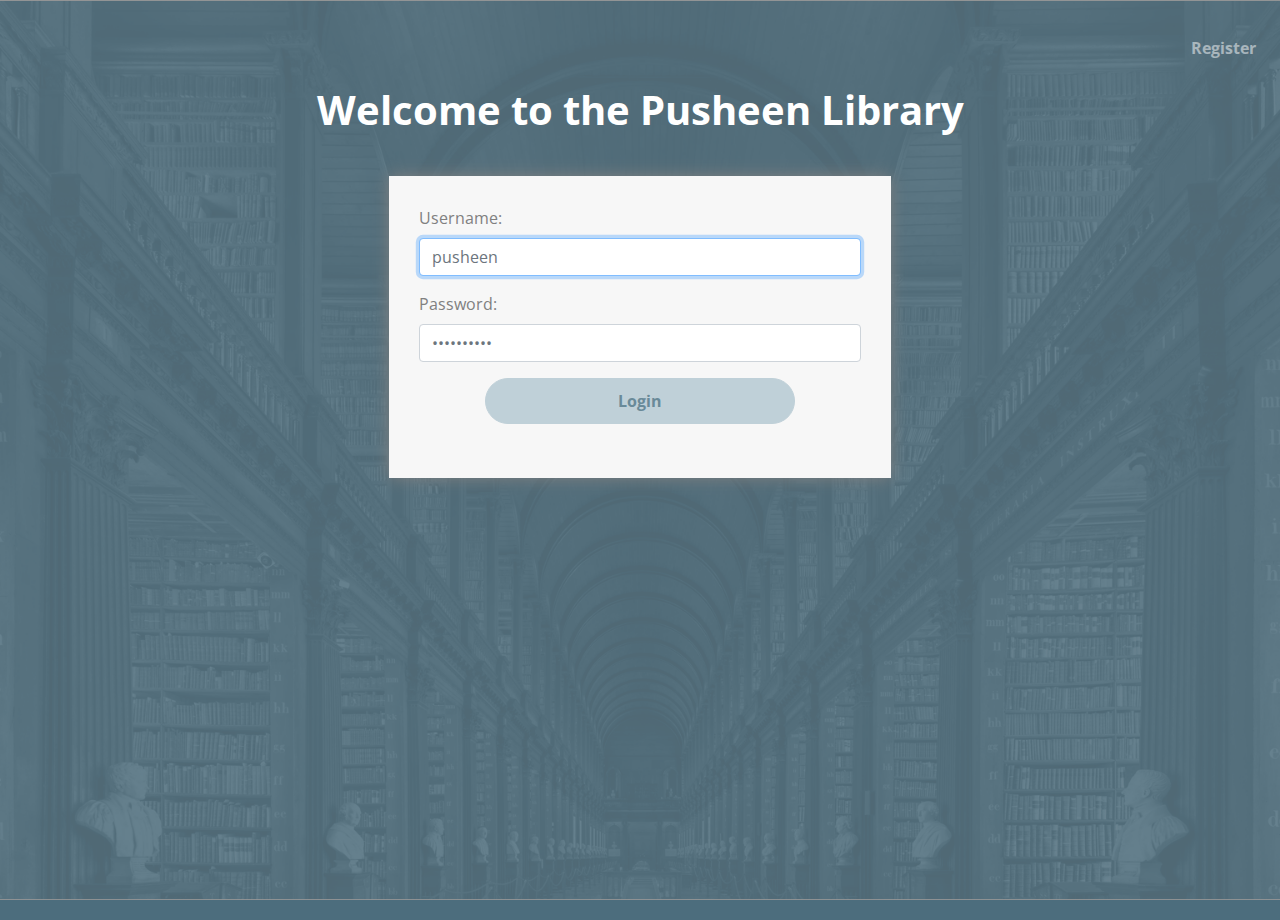
==== commit b1bfedeb: "Merge pull request #7 from Pusheenies/tweaks_laura" ====
--- a/login/index.html
+++ b/login/index.html
@@ -10,15 +10,15 @@
         <!--Fonts-->
         <link rel="stylesheet" type="text/css" href="../_css/ss-pika.css" />
         <link href="https://fonts.googleapis.com/css?family=Open+Sans" rel="stylesheet">
-        <link href="styles.css" rel="stylesheet" type="text/css"/>
-        
+        <link href="../_css/styles.css" rel="stylesheet" type="text/css"/>
+        <link href="../_css/toughBtn.css" rel="stylesheet" type="text/css"/>
     </head>
     <body>
         <nav class="navbar navbar-expand navbar-dark">
             <!--TODO: amend URLs to go to register--> 
             <ul class="navbar-nav ml-auto">
                 <li class="nav-item">
-                    <a class="nav-link" href="#">Register</a>
+                    <a class="nav-link" href="../registration/registration_form.php">Register</a>
                 </li>
             </ul>
         </nav>
@@ -37,7 +37,7 @@
                             <label for="password">Password:</label>
                             <input type="password" name="password" id="password" class="form-control" placeholder="••••••••••" required/>
                         </div>
-                        <input type="submit" value="Login" class="btn btn-primary"/>
+                        <input type="submit" value="Login" class="btn button toughBtn"/>
                     </form>
                     <div id="error-msg" class="mt-4"><!-- Error message for unsuccessful login --></div>
                 </div>
--- a/_css/styles.css
+++ b/_css/styles.css
@@ -0,0 +1,5 @@
+#unique-section {
+    display: flex;
+    justify-content: center;
+}
+
--- a/_css/toughBtn.css
+++ b/_css/toughBtn.css
@@ -0,0 +1,14 @@
+.toughBtn {
+    color: #698A99;
+    font-weight: bold;
+    display: block;
+    /* width: 70%; */
+    padding: 10px 30px;
+    margin: 0 auto;
+    text-align: center;
+    background-color: #BFD0D8;
+    -webkit-border-radius: 30px;
+    -moz-border-radius: 30px;
+    border-radius: 30px;
+    border-color:#BFD0D8;
+}